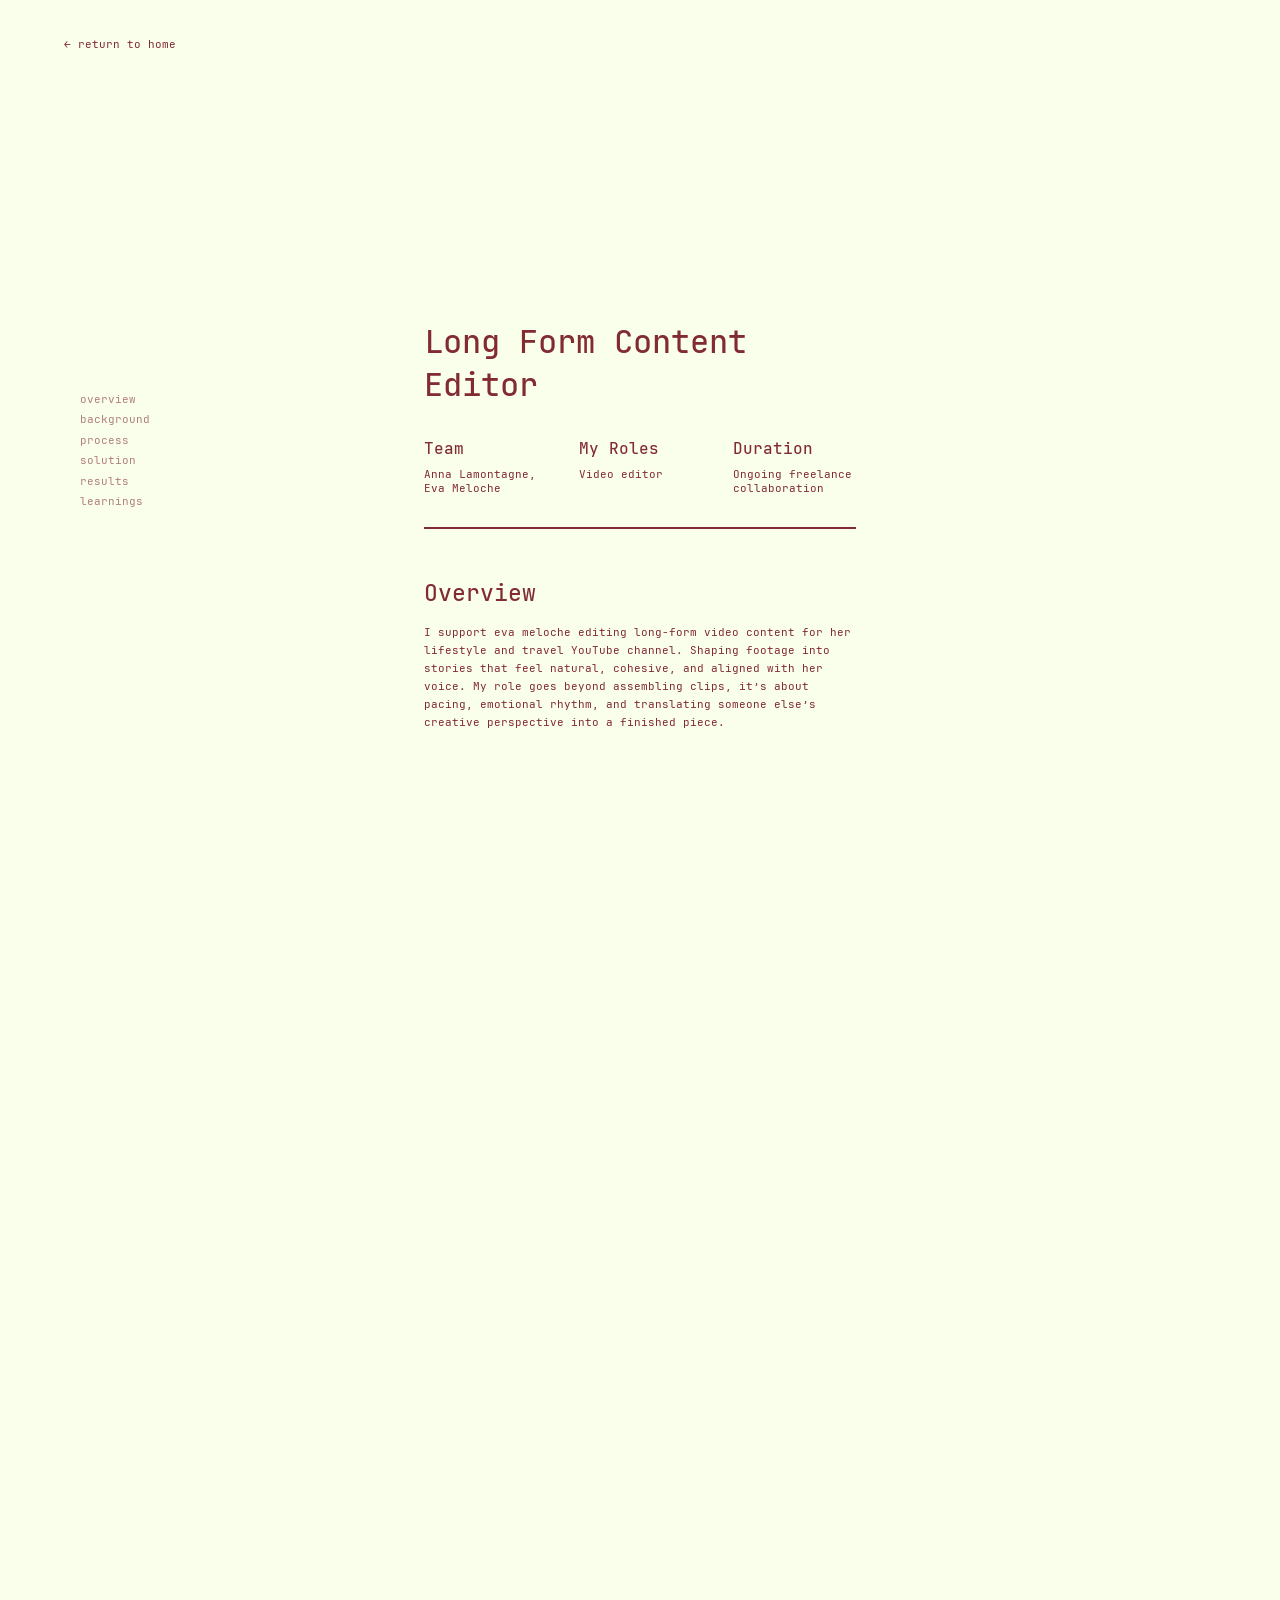
==== projects/eva.html @ 348d2720 "Portfolio Draft 1" ====
<!DOCTYPE html>
<html lang="en">

<head>
    <meta charset="UTF-8" />
    <meta name="viewport" content="width=device-width, initial-scale=1.0" />
    <title>Editing for Eva's YouTube Channel</title>
    <link rel="stylesheet" href="../style.css" />
</head>

<body class="page-project">

    <header class="project-header">
        <a href="/index.html" class="back-link">← return to home</a>
    </header>

    <nav class="section-nav">
        <a href="#overview">overview</a>
        <a href="#background">background</a>
        <a href="#process">process</a>
        <a href="#solution">solution</a>
        <a href="#results">results</a>
        <a href="#learnings">learnings</a>
    </nav>

    <main class="project-main">

        <h1>Long Form Content Editor</h1>

        <div class="project-meta">
            <div class="meta-item">
                <h3>Team</h3>
                <p>Anna Lamontagne, Eva Meloche</p>
            </div>
            <div class="meta-item">
                <h3>My Roles</h3>
                <p>Video editor</p>
            </div>
            <div class="meta-item">
                <h3>Duration</h3>
                <p>Ongoing freelance collaboration</p>
            </div>
        </div>

        <section id="overview">
            <h2>Overview</h2>
            <p>
                I support eva meloche editing long-form video content for her lifestyle and travel YouTube channel. Shaping footage into
                stories that feel natural, cohesive, and aligned with her voice. My role goes beyond assembling clips,
                it’s about pacing, emotional rhythm, and translating someone else’s creative perspective into a finished piece.
            </p>

            <video class="media-full" autoplay muted loop playsinline>
                <source src="../assets/eva_1.mov" type="video/mp4">
            </video>
        </section>

        <section id="background">
            <h2>Background</h2>
            <p>
                Eva’s content has a strong and recognizable tone, built around a balance of spontaneity and intention.
                The role of the editor is not just to structure footage, but to preserve that tone while shaping it into
                something viewers can follow and stay engaged with.
            </p>
            <p>
                This creates a unique challenge: the goal is not to impose a new style, but to work within an existing
                creative language and make decisions that feel consistent with it.
            </p>
        </section>

        <section id="process">
            <h2>Process</h2>
            <p>
                My process centers around understanding and aligning with Eva’s creative vision. Rather than approaching
                each video with a fixed structure, I focus on interpreting tone, pacing, and emotional flow, and making
                decisions that feel true to her style.
            </p>

            <video class="media-full" autoplay muted loop playsinline>
                <source src="../assets/eva2.mp4" type="video/mp4">
            </video>

            <p>
                This involves shaping rhythm through timing, sequencing, and restraint. I think carefully about when to
                let a moment breathe and when to move quickly, using pacing to support how the video feels rather than
                just how it progresses.
            </p>

            <p>
                Due to the nature of the work, I focus on maintaining a flexible and reliable workflow that allows for
                quick iteration while supporting creative exploration.
            </p>
        </section>

        <section id="solution">
            <h2>Solution</h2>
            <p>
                The result is a story-first editing approach that prioritizes alignment over imposition. Rather than
                defining the style, my role is to reinforce it — making decisions that support a consistent tone while
                improving clarity, pacing, and engagement.
            </p>
            <p>
                Each video is shaped to feel effortless and natural, while still being carefully constructed beneath the
                surface.
            </p>
        </section>

        <section id="results">
            <h2>Results</h2>
            <p>
                The collaboration has led to more cohesive and consistent videos, with stronger narrative clarity and a
                more defined editorial rhythm. By focusing on alignment, each piece of content reinforces Eva’s overall
                brand and creative identity.
            </p>

            <p>
                The ongoing nature of the work has also allowed for a more refined and repeatable process, where each
                iteration builds on a deeper understanding of tone and pacing.
            </p>

            <video class="media-full" autoplay muted loop playsinline>
                <source src="../assets/eva3.mp4" type="video/mp4">
            </video>
        </section>

        <section id="learnings">
            <h2>Learnings</h2>
            <p>
                This work taught me how to design within someone else’s creative vision rather than my own. It pushed me
                to become more attentive to nuance, understanding not just what works, but what feels right within a
                specific voice.
            </p>

            <p>
                I also learned that strong collaboration is less about control and more about alignment. The best edits
                are not the ones that stand out, but the ones that feel seamless within the creator’s world.
            </p>

            <p>
                More than anything, this experience reinforced that “natural” is rarely accidental. It is the result of
                careful, often invisible decisions.
            </p>
        </section>

    </main>

    <script src="/project.js"></script>
    <script src="../pixel_cursor.js"></script>
</body>

</html>
---- style.css ----
:root {
  --color-primary: #822B33;
  --color-accent: #AFDCFB;
  --color-background: #FAFFEC;
  --color-accent2: #3D6B8C;
  --color-text: #822B33;

  --h2-size: clamp(1.0rem, 1.15vw, 1.2rem);
  --p-size: clamp(0.6rem, 0.9vw, 0.7rem);

  --h2-p-gap: 0.3125rem;
  --section-gap: 1.25rem;

  --page-padding: 2rem;
  --page-padding-left: clamp(2rem, 6vw, 4rem);
  --page-padding-top: 20rem;
}

@font-face {
  font-family: "JetBrains Mono";
  src: url("fonts/JetBrainsMono-Regular.woff2") format("woff2");
  font-weight: 400;
  font-style: normal;
  font-display: swap;
}

@font-face {
  font-family: "JetBrains Mono";
  src: url("fonts/JetBrainsMono-Medium.woff2") format("woff2");
  font-weight: 500;
  font-style: normal;
  font-display: swap;
}

@font-face {
  font-family: "JetBrains Mono";
  src: url("fonts/JetBrainsMono-SemiBoldItalic.woff2") format("woff2");
  font-weight: 900;
  font-style: italic;
  font-display: swap;
}


/* ─── Layout ─────────────────────────────────────────────── */

html,
body {
  height: 100%;
  margin: 0;
  overflow-x: hidden;
}

body {
  display: flex;
  flex-direction: column;
  height: 100%;
  margin: 0;
  font-family: 'JetBrains Mono', monospace;
  background-color: var(--color-background);
  color: var(--color-text);
}

main {
  margin-top: auto;
  width: clamp(16rem, 50%, 27rem);
  padding-top: var(--page-padding-top);
  padding-bottom: var(--page-padding);
  padding-right: var(--page-padding);
  padding-left: var(--page-padding-left);
  position: relative;
  z-index: 1;
}


/* ─── Header & Nav ───────────────────────────────────────── */

.site-header {
  position: absolute;
  top: var(--page-padding);
  right: var(--page-padding);
  z-index: 1;
}

.site-nav {
  display: flex;
  gap: 1rem;
}

.site-nav a {
  color: var(--color-text);
  text-decoration: none;
  font-size: var(--p-size);
}

.site-nav a:hover,
.site-nav a:focus-visible {
  font-style: italic;
  font-weight: 900;
}

.stack {
  display: flex;
  flex-direction: column;
  align-items: flex-end;
  gap: 0.4rem;
}

.arrow-row {
  display: flex;
  align-items: center;
  gap: 0.4rem;
}


/* ─── Typography ─────────────────────────────────────────── */

h1, h2 {
  font-size: var(--h2-size);
  font-weight: 500;
  margin: 0 0 var(--h2-p-gap) 0;
}

p, .role-title, .role-date, .org {
  font-size: var(--p-size);
  margin: 0;
}

section {
  margin-bottom: var(--section-gap);
}


/* ─── Mark cycle ─────────────────────────────────────────── */

.mark-cycle {
  position: relative;
  width: 110px;
  height: 90px;
  display: block;
  margin-bottom: 1.25rem;
}

.mark-cycle img {
  position: absolute;
  width: 100%;
  height: 100%;
  inset: 0;
  opacity: 0;
  transition: opacity 1.2s cubic-bezier(0.4, 0, 0.2, 1);
}


/* ─── Roles ──────────────────────────────────────────────── */

.role-title {
  font-weight: 700;
}

.role {
  margin-bottom: 1rem;
}

.role-header {
  display: flex;
  align-items: baseline;
}

.role-link {
  text-decoration: none;
  color: inherit;
  display: block;
}

.role-header-link {
  display: flex;
  align-items: baseline;
  cursor: pointer;
}

.role-link:hover .role-title,
.role-link:hover .role-date,
.role-link:hover .org,
.role-link:focus-visible .role-title,
.role-link:focus-visible .role-date,
.role-link:focus-visible .org {
  font-style: italic;
  font-weight: 900;
  color: var(--color-accent2);
}

.role-title {
  display: flex;
  align-items: baseline;
  flex: 1;
}

.role-title::after {
  content: "";
  flex: 1;
  border-bottom: 0.125rem dotted currentColor;
  margin: 0 0.75rem;
}

.role-date {
  white-space: nowrap;
}

.org {
  margin: 0.25rem 0 0;
}


/* ─── Responsive ─────────────────────────────────────────── */

@media (max-width: 740px) {
  main {
    width: clamp(16rem, 80%, 27rem);
  }
}

@media (max-width: 600px) {
  :root {
    --h2-size: 0.75rem;
    --p-size: 0.55rem;
    --page-padding: 1rem;
    --page-padding-left: clamp(1rem, 6vw, 4rem);
  }
}


/* ─── Visualization page ─────────────────────────────────── */

.page-viz main {
  width: min(92vw, 70rem);
}

.page-viz {
  overflow-y: auto;
}

.viz-wrap {
  max-width: 34rem;
}

.viz-intro p {
  margin-bottom: 0.75rem;
}

#flowerViz {
  width: 100%;
  height: auto;
  display: block;
  border-radius: 0.75rem;
}

#vizBg {
  fill: var(--color-background);
}

.viz-trigger {
  font-family: "JetBrains Mono", monospace;
  font-size: var(--p-size);
  color: var(--color-text);
  cursor: pointer;
  text-decoration: underline;
}

.viz-trigger:hover,
.viz-trigger:focus-visible {
  font-style: italic;
  font-weight: 900;
}

.flower {
  opacity: 0;
  animation: flowerFade 0.6s ease forwards;
}

@keyframes flowerFade {
  to { opacity: 1; }
}

.viz-grid {
  display: grid;
  grid-template-columns: 1fr 1fr;
  gap: 4rem;
  align-items: start;
  padding-top: 3rem;
}

@media (max-width: 1100px) {
  .viz-grid { grid-template-columns: 1fr; }
}

.chart-controls {
  display: flex;
  gap: 0.75rem;
  margin-top: 0.25rem;
  margin-bottom: 0.75rem;
}

.chart-controls .viz-trigger.is-active {
  font-style: italic;
  font-weight: 900;
}


/* ─── Visualizations nav ─────────────────────────────────── */

.projects-nav {
  position: fixed;
  bottom: var(--page-padding);
  left: var(--page-padding);
}

.projects-list {
  display: flex;
  flex-direction: column;
  gap: 0.4rem;
  align-items: flex-start;
}

.projects-list a {
  color: var(--color-text);
  text-decoration: none;
  font-size: var(--p-size);
}

.projects-list a:hover,
.projects-list a:focus-visible {
  font-style: italic;
  font-weight: 900;
}

@media (max-width: 740px) {
  .projects-nav {
    position: static;
    margin-top: 2rem;
  }
}


/* ─── Project pages ──────────────────────────────────────── */

.page-project {
  overflow-y: auto;
}

.project-header {
  position: fixed;
  top: var(--page-padding);
  left: var(--page-padding-left);
  z-index: 100;
}

.back-link {
  color: var(--color-text);
  text-decoration: none;
  font-size: var(--p-size);
}

.back-link:hover,
.back-link:focus-visible {
  font-style: italic;
  font-weight: 900;
}

.section-nav {
  position: fixed;
  left: var(--page-padding-left);
  top: 50%;
  transform: translateY(-50%);
  display: flex;
  flex-direction: column;
  gap: 0.4rem;
  z-index: 99;
}

.section-nav a {
  color: var(--color-text);
  text-decoration: none;
  font-size: var(--p-size);
  opacity: 0.6;
  transition: all 0.2s ease;
  position: relative;
  padding-left: 1rem;
}

.section-nav a::before {
  content: "";
  position: absolute;
  left: 0;
  top: 50%;
  transform: translateY(-50%);
  width: 0.375rem;
  height: 0.375rem;
  background-color: var(--color-primary);
  border-radius: 50%;
  opacity: 0;
  transition: opacity 0.2s ease;
}

.section-nav a:hover,
.section-nav a:focus-visible,
.section-nav a.active {
  font-style: italic;
  font-weight: 900;
  opacity: 1;
}

.section-nav a.active::before {
  opacity: 1;
}

.project-main {
  max-width: 65rem;
  margin-left: auto;
  margin-right: auto;
  padding: 4rem var(--page-padding);
  padding-top: var(--page-padding-top);
  padding-bottom: 40rem;
}

.project-main h1 {
  font-size: clamp(1.5rem, 2.5vw, 2rem);
  font-weight: 500;
  margin-bottom: 2rem;
}

.project-meta {
  display: grid;
  grid-template-columns: repeat(3, 1fr);
  gap: 2rem;
  margin-bottom: 3rem;
  padding-bottom: 2rem;
  border-bottom: 0.125rem solid var(--color-primary);
}

.project-meta-long {
  display: grid;
  grid-template-columns: repeat(2, 1fr);
  gap: 2rem;
  margin-bottom: 3rem;
  padding-bottom: 2rem;
  border-bottom: 0.125rem solid var(--color-primary);
}

.meta-item h3 {
  font-size: var(--h2-size);
  font-weight: 500;
  margin: 0 0 0.5rem 0;
}

.meta-item p {
  font-size: var(--p-size);
  margin: 0;
}

.project-main section {
  margin-bottom: 3rem;
  scroll-margin-top: 2rem;
}

.project-main section h2 {
  font-size: clamp(1.2rem, 1.8vw, 1.5rem);
  font-weight: 500;
  margin-bottom: 1rem;
}

.project-main section p {
  font-size: var(--p-size);
  line-height: 1.6;
  margin-bottom: 1rem;
}

.project-main section img {
  width: 100%;
  height: auto;
  border-radius: 0.75rem;
  margin: 1.5rem 0;
}

@media (max-width: 750px) {
  .section-nav {
    display: none;
  }

  .project-meta {
    grid-template-columns: 1fr;
    gap: 1rem;
  }

  .project-main {
    padding: 3rem 1.5rem;
  }
}

/* ─── Background settings panel ─────────────────────────── */

canvas {
  transition: opacity 0.4s ease;
}

.bg-panel {
  position: fixed;
  bottom: var(--page-padding);
  right: var(--page-padding);
  z-index: 10;
  display: flex;
  flex-direction: column;
  align-items: flex-end;
  gap: 0.5rem;
}

.bg-panel-controls {
  border: 0.0625rem solid var(--color-primary);
  background: var(--color-background);
}

.bg-panel-header {
  padding: 0.3rem 0.5rem;
  border-bottom: 0.0625rem dotted var(--color-primary);
}

.bg-panel-title {
  font-family: 'JetBrains Mono', monospace;
  font-size: var(--p-size);
  font-weight: 500;
  color: var(--color-primary);
}

.bg-panel-row {
  display: flex;
  align-items: center;
  justify-content: space-between;
  padding: 0.3rem 0.5rem;
}

/* ? info button */
.bg-panel-info {
  background: none;
  border: 0.0625rem solid var(--color-primary);
  font-family: 'JetBrains Mono', monospace;
  font-size: var(--p-size);
  color: var(--color-primary);
  cursor: pointer;
  width: 1rem;
  height: 1rem;
  display: flex;
  align-items: center;
  justify-content: center;
  padding: 0;
  flex-shrink: 0;
  transition: background 0.15s, color 0.15s;
}

.bg-panel-info:hover,
.bg-panel-info.is-active {
  background: var(--color-primary);
  color: var(--color-background);
}

/* Sliding toggle */
.bg-toggle {
  position: relative;
  width: 2rem;
  height: 1rem;
  border-radius: 0.5rem;
  border: 0.0625rem solid var(--color-primary);
  background: var(--color-primary);
  cursor: pointer;
  padding: 0;
  flex-shrink: 0;
  transition: background 0.2s ease, border-color 0.2s ease;
}

.bg-toggle.is-off {
  background: var(--color-background);
}

.bg-toggle-thumb {
  position: absolute;
  top: 50%;
  right: 0.125rem;
  transform: translateY(-50%);
  width: 0.625rem;
  height: 0.625rem;
  border-radius: 50%;
  background: var(--color-background);
  transition: right 0.2s ease, background 0.2s ease;
}

.bg-toggle.is-off .bg-toggle-thumb {
  right: calc(100% - 0.125rem - 0.625rem);
  background: var(--color-primary);
}


/* ─── Info dialog ────────────────────────────────────────── */

.info-dialog {
  display: none;
  position: absolute;
  bottom: calc(100% + 0.5rem);
  right: 0;
  width: clamp(16rem, 26vw, 21rem);
  background: var(--color-background);
  border: 0.0625rem solid var(--color-primary);
  opacity: 0;
  transform: translateY(0.4rem);
  transition: opacity 0.2s ease, transform 0.2s ease;
}

.info-dialog.is-open {
  display: flex;
  flex-direction: column;
  opacity: 1;
  transform: translateY(0);
}

.dialog-header {
  display: flex;
  align-items: baseline;
  justify-content: space-between;
  padding: 0.5rem 0.6rem 0.4rem;
  border-bottom: 0.0625rem dotted var(--color-primary);
}

.dialog-title {
  font-size: var(--p-size);
  font-weight: 500;
  color: var(--color-text);
}

.dialog-close {
  background: none;
  border: none;
  color: var(--color-primary);
  font-family: 'JetBrains Mono', monospace;
  font-size: var(--p-size);
  cursor: pointer;
  padding: 0;
  line-height: 1;
  opacity: 0.6;
  transition: opacity 0.15s;
}

.dialog-close:hover {
  opacity: 1;
  font-style: italic;
  font-weight: 900;
}

.dialog-body {
  padding: 0.6rem;
  display: flex;
  flex-direction: column;
  gap: 0.5rem;
}

.dialog-body p {
  font-size: var(--p-size);
  line-height: 1.6;
  margin: 0;
  color: var(--color-text);
}

.dialog-body strong {
  font-weight: 700;
}

@media (max-width: 600px) {
  .info-dialog {
    right: 0;
    left: auto;
    width: 90vw;
  }
}


/* ─── Project media ──────────────────────────────────────── */

/* Full-width image or video */
.media-full,
.project-main section > img,
.project-main section > video {
  width: 100%;
  height: auto;
  display: block;
  border-radius: 0.75rem;
  margin: 1.5rem 0;
}

/* Two items side by side */
.media-pair {
  display: grid;
  grid-template-columns: 1fr 1fr;
  gap: 1rem;
  margin: 1.5rem 0;
}

.media-pair img,
.media-pair video {
  width: 100%;
  height: auto;
  display: block;
  border-radius: 0.75rem;
  object-fit: cover;
}

@media (max-width: 600px) {
  .media-pair {
    grid-template-columns: 1fr;
  }
}
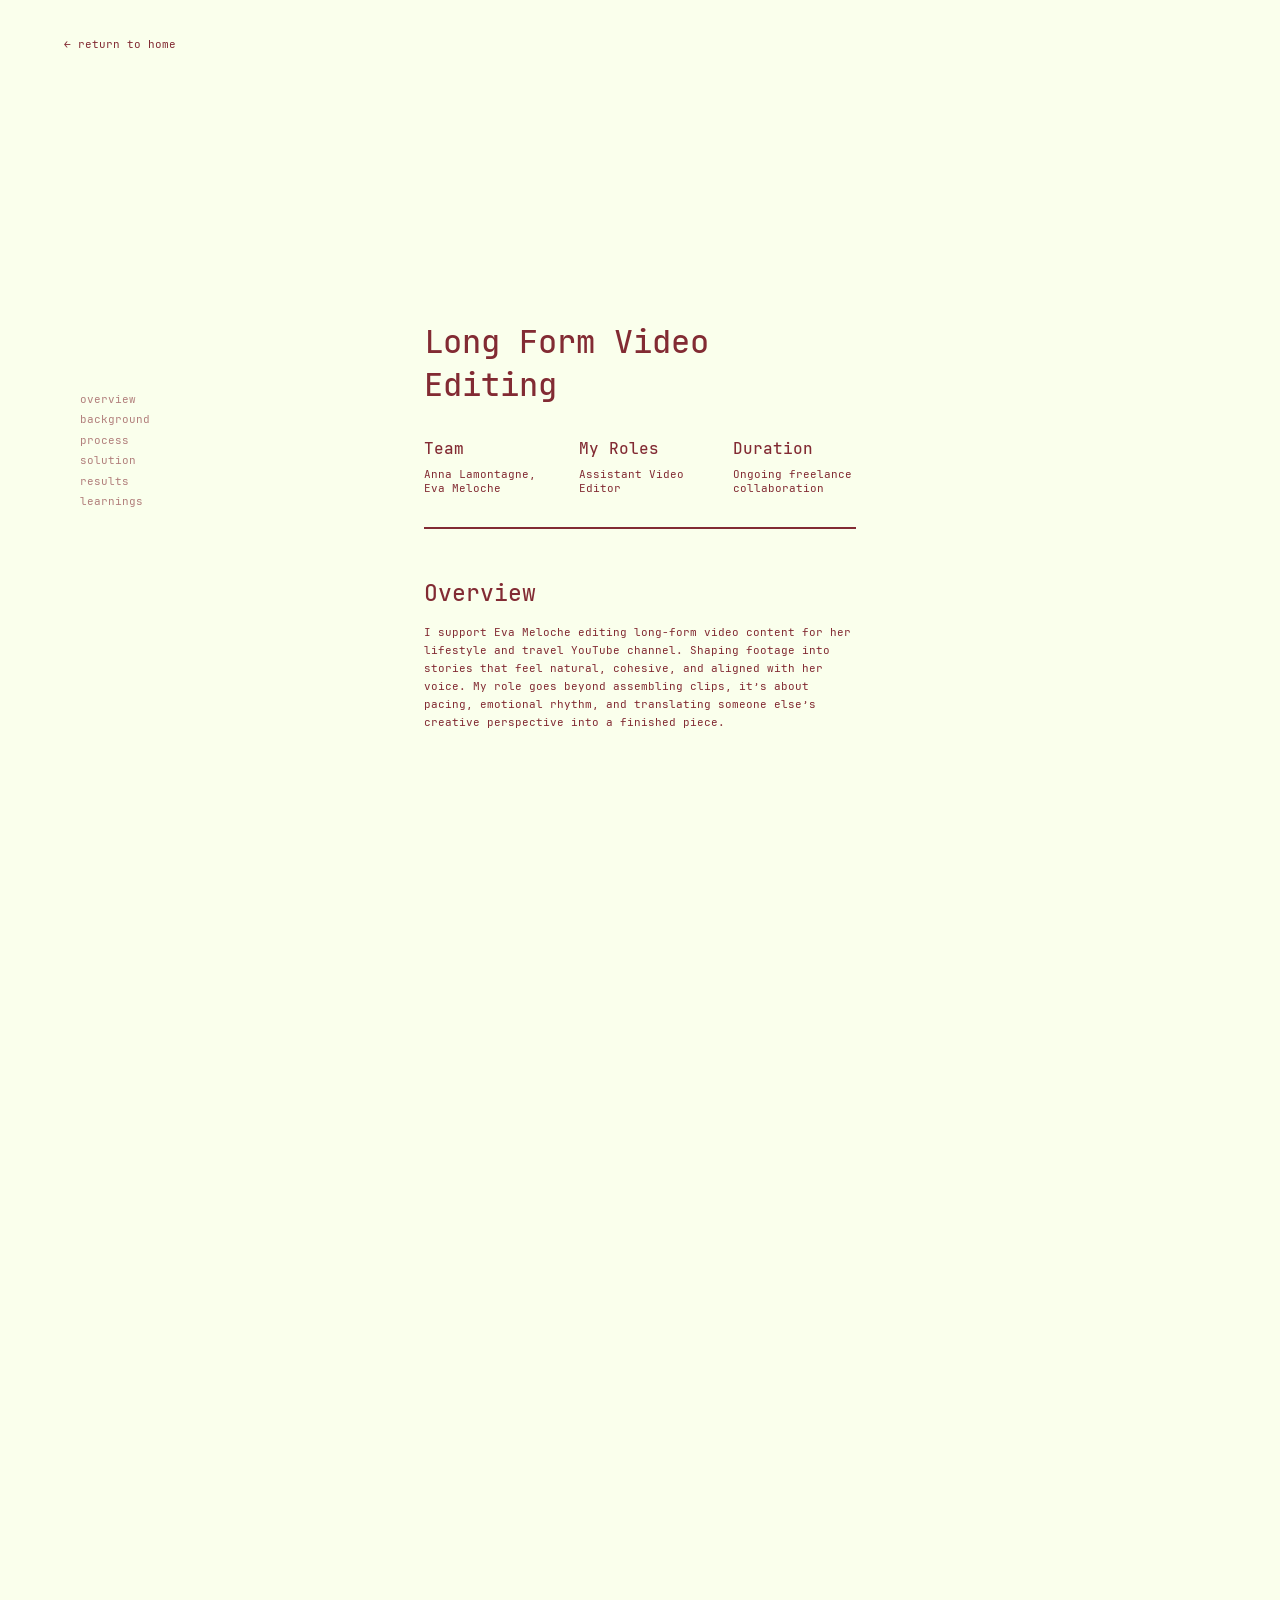
==== commit 2104d348: "Adding Project Work" ====
--- a/projects/eva.html
+++ b/projects/eva.html
@@ -11,7 +11,7 @@
 <body class="page-project">
 
     <header class="project-header">
-        <a href="/index.html" class="back-link">← return to home</a>
+        <a href="../index.html" class="back-link">← return to home</a>
     </header>
 
     <nav class="section-nav">
@@ -25,7 +25,7 @@
 
     <main class="project-main">
 
-        <h1>Long Form Content Editor</h1>
+        <h1>Long Form Video Editing</h1>
 
         <div class="project-meta">
             <div class="meta-item">
@@ -34,7 +34,7 @@
             </div>
             <div class="meta-item">
                 <h3>My Roles</h3>
-                <p>Video editor</p>
+                <p>Assistant Video Editor</p>
             </div>
             <div class="meta-item">
                 <h3>Duration</h3>
@@ -45,7 +45,7 @@
         <section id="overview">
             <h2>Overview</h2>
             <p>
-                I support eva meloche editing long-form video content for her lifestyle and travel YouTube channel. Shaping footage into
+                I support Eva Meloche editing long-form video content for her lifestyle and travel YouTube channel. Shaping footage into
                 stories that feel natural, cohesive, and aligned with her voice. My role goes beyond assembling clips,
                 it’s about pacing, emotional rhythm, and translating someone else’s creative perspective into a finished piece.
             </p>
@@ -144,7 +144,7 @@
 
     </main>
 
-    <script src="/project.js"></script>
+    <script src="../project.js"></script>
     <script src="../pixel_cursor.js"></script>
 </body>
 
--- a/style.css
+++ b/style.css
@@ -2,7 +2,7 @@
   --color-primary: #822B33;
   --color-accent: #AFDCFB;
   --color-background: #FAFFEC;
-  --color-accent2: #3D6B8C;
+  --color-accent2: #4A0E14;
   --color-text: #822B33;
 
   --h2-size: clamp(1.0rem, 1.15vw, 1.2rem);
@@ -491,7 +491,7 @@
   }
 
   .project-main {
-    padding: 3rem 1.5rem;
+    padding: 10rem 1.5rem;
   }
 }
 
@@ -712,4 +712,105 @@
   .media-pair {
     grid-template-columns: 1fr;
   }
+}
+
+.dialog-body a {
+  color: var(--color-text);
+  text-underline-offset: 0.2em;
+}
+
+.dialog-body a:hover {
+  font-style: italic;
+  font-weight: 900;
+}
+
+/* ─── Video controls ─────────────────────────────────────── */
+
+video[data-controlled] {
+  margin-bottom: 0;
+  border-radius: 1rem 1rem 0 0;
+}
+
+.vid-wrapper {
+  margin: 1.5rem 0;
+}
+
+.vid-controls {
+  border: 0.0625rem solid var(--color-primary);
+  border-top: none;
+  border-radius: 0 0 0.5rem 0.5rem;
+  background: var(--color-background);
+}
+
+.vid-controls-inner {
+  display: flex;
+  align-items: stretch;
+}
+
+.vid-btn {
+  background: none;
+  border: none;
+  border-right: 0.0625rem dotted var(--color-primary);
+  font-family: 'JetBrains Mono', monospace;
+  font-size: var(--p-size);
+  color: var(--color-text);
+  cursor: pointer;
+  padding: 0.3rem 0.6rem;
+  padding-top: 0.55rem;
+  display: flex;
+  align-items: center;
+  gap: 0.3rem;
+  white-space: nowrap;
+  transition: background 0.15s, color 0.15s;
+}
+
+.vid-btn:last-child {
+  border-right: none;
+  border-left: 0.0625rem dotted var(--color-primary);
+}
+
+.vid-btn:hover {
+  background: var(--color-primary);
+  color: var(--color-background);
+}
+
+.vid-btn svg {
+  width: 0.6rem;
+  height: 0.6rem;
+  fill: currentColor;
+  flex-shrink: 0;
+}
+
+.vid-btn line,
+.vid-btn path[class="sound-wave"] {
+  stroke: currentColor;
+}
+
+.vid-progress-wrap {
+  flex: 1;
+  padding: 0 0.6rem;
+  display: flex;
+  align-items: center;
+  gap: 0.4rem;
+}
+
+.vid-progress {
+  flex: 1;
+  height: 0.125rem;
+  background: color-mix(in srgb, var(--color-primary) 20%, transparent);
+  cursor: pointer;
+  position: relative;
+}
+
+.vid-progress-fill {
+  height: 100%;
+  background: var(--color-primary);
+  width: 0%;
+  pointer-events: none;
+}
+
+.vid-time {
+  font-size: calc(var(--p-size) * 0.9);
+  opacity: 0.7;
+  white-space: nowrap;
 }
